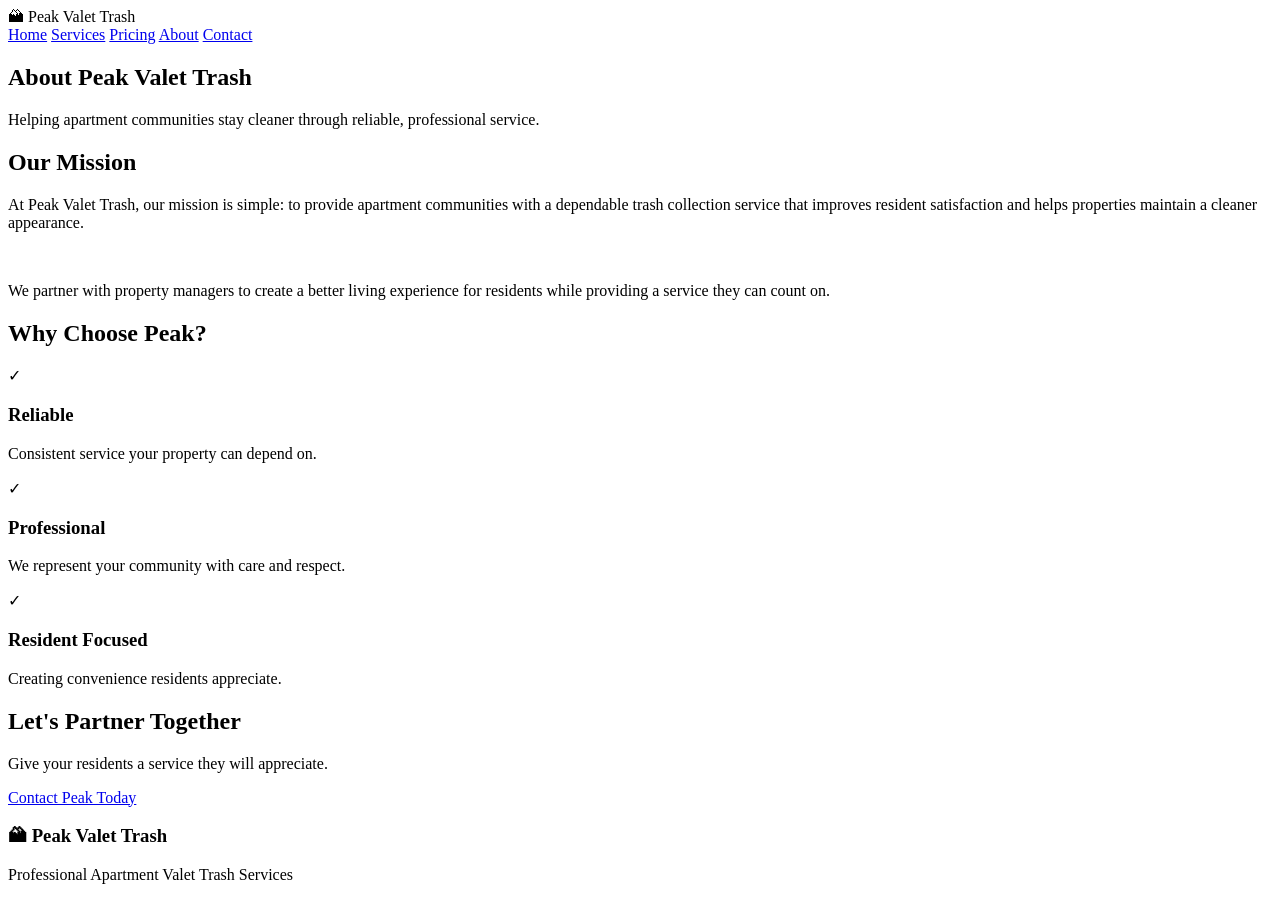
==== about.html @ cb6a3ab1 "Add files via upload" ====
<!DOCTYPE html>
<html lang="en">

<head>

<meta charset="UTF-8">
<meta name="viewport" content="width=device-width, initial-scale=1.0">

<title>Peak Valet Trash | About Us</title>

<link rel="stylesheet" href="css/style.css">

</head>


<body>


<header>

<div class="logo">
🏔 Peak Valet Trash
</div>


<nav>

<a href="index.html">Home</a>
<a href="services.html">Services</a>
<a href="pricing.html">Pricing</a>
<a href="about.html">About</a>
<a href="contact.html">Contact</a>

</nav>

</header>





<section class="hero">

<div class="hero-content">

<h1>
About Peak Valet Trash
</h1>

<p>
Helping apartment communities stay cleaner through reliable, professional service.
</p>

</div>

</section>






<section class="section">


<h2>
Our Mission
</h2>


<div class="card">


<p>

At Peak Valet Trash, our mission is simple:
to provide apartment communities with a dependable trash collection service that improves resident satisfaction and helps properties maintain a cleaner appearance.

</p>


<br>


<p>

We partner with property managers to create a better living experience for residents while providing a service they can count on.

</p>


</div>


</section>






<section class="dark-section">


<h2>
Why Choose Peak?
</h2>



<div class="steps">


<div>

<span>✓</span>

<h3>
Reliable
</h3>

<p>
Consistent service your property can depend on.
</p>

</div>




<div>

<span>✓</span>

<h3>
Professional
</h3>

<p>
We represent your community with care and respect.
</p>

</div>




<div>

<span>✓</span>

<h3>
Resident Focused
</h3>

<p>
Creating convenience residents appreciate.
</p>

</div>


</div>


</section>






<section class="quote">


<h2>
Let's Partner Together
</h2>


<p>
Give your residents a service they will appreciate.
</p>


<a href="contact.html" class="btn">
Contact Peak Today
</a>


</section>






<footer>

<h3>
🏔 Peak Valet Trash
</h3>

<p>
Professional Apartment Valet Trash Services
</p>


</footer>



<script src="js/script.js"></script>


</body>

</html>
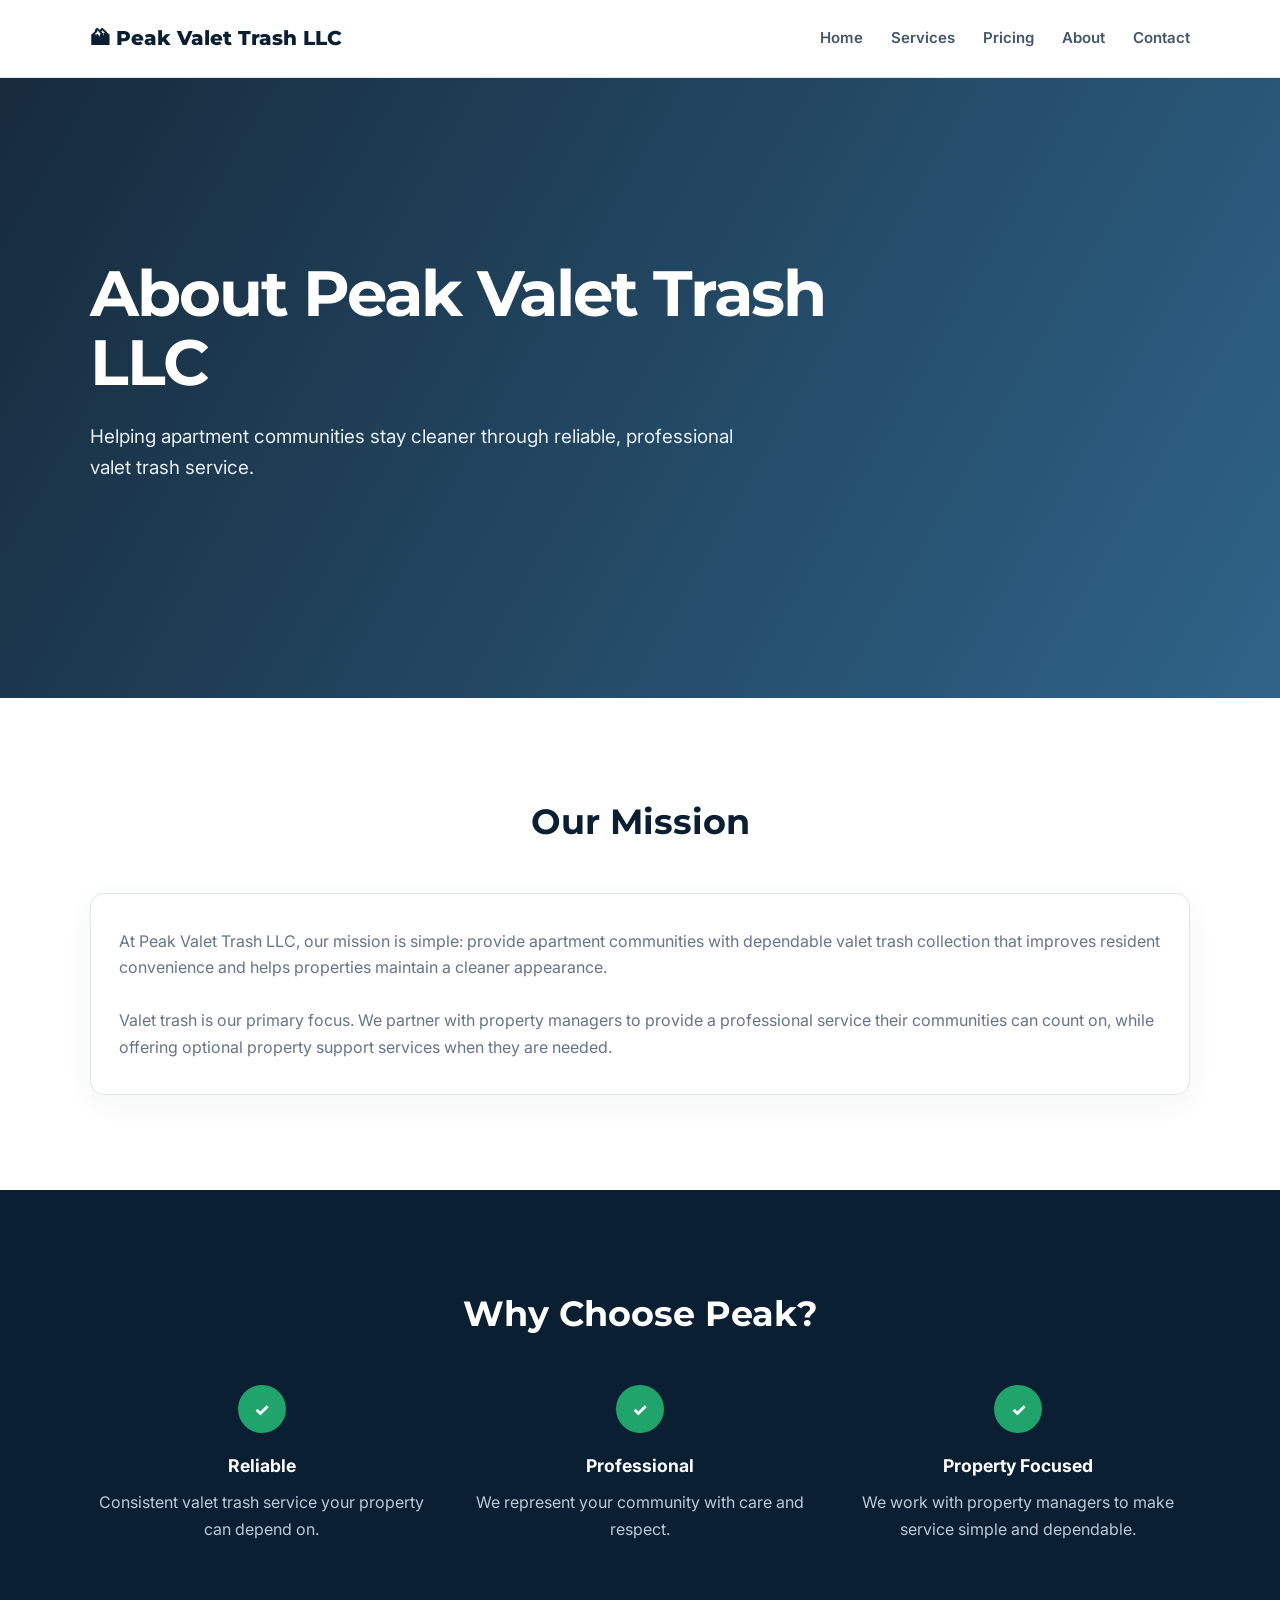
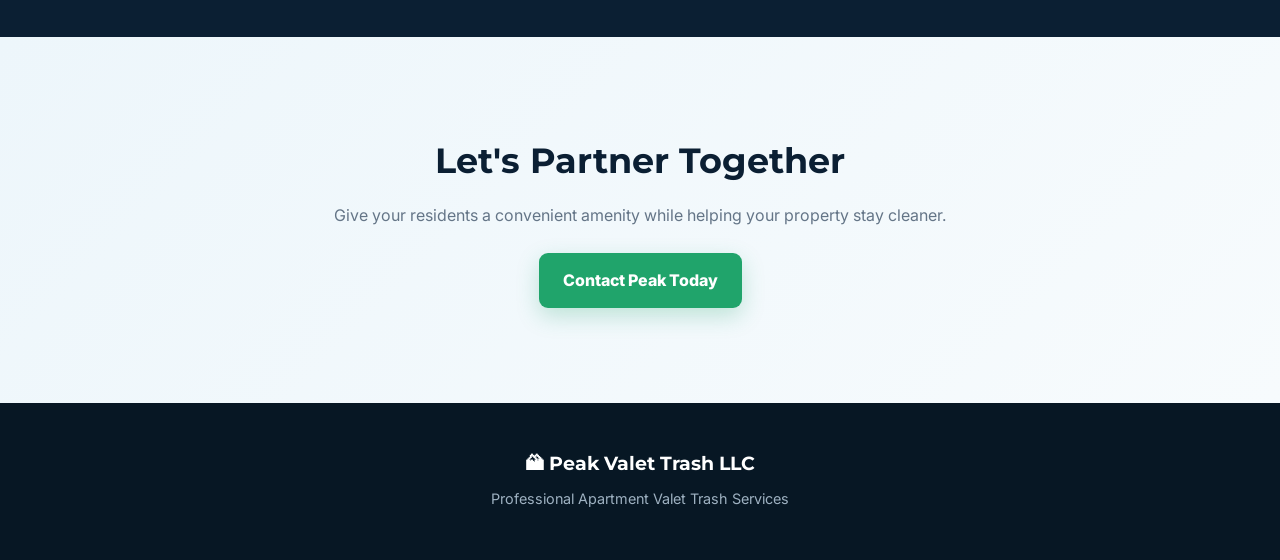
==== commit c66c31ac: "Update About page for Peak Valet Trash LLC" ====
--- a/about.html
+++ b/about.html
@@ -1,218 +1,40 @@
-<!DOCTYPE html>
-<html lang="en">
-
-<head>
-
-<meta charset="UTF-8">
-<meta name="viewport" content="width=device-width, initial-scale=1.0">
-
-<title>Peak Valet Trash | About Us</title>
-
-<link rel="stylesheet" href="css/style.css">
-
-</head>
-
-
-<body>
-
-
-<header>
-
-<div class="logo">
-🏔 Peak Valet Trash
-</div>
-
-
-<nav>
-
-<a href="index.html">Home</a>
-<a href="services.html">Services</a>
-<a href="pricing.html">Pricing</a>
-<a href="about.html">About</a>
-<a href="contact.html">Contact</a>
-
-</nav>
-
-</header>
-
-
-
-
-
-<section class="hero">
-
-<div class="hero-content">
-
-<h1>
-About Peak Valet Trash
-</h1>
-
-<p>
-Helping apartment communities stay cleaner through reliable, professional service.
-</p>
-
-</div>
-
-</section>
-
-
-
-
-
-
-<section class="section">
-
-
-<h2>
-Our Mission
-</h2>
-
-
-<div class="card">
-
-
-<p>
-
-At Peak Valet Trash, our mission is simple:
-to provide apartment communities with a dependable trash collection service that improves resident satisfaction and helps properties maintain a cleaner appearance.
-
-</p>
-
-
-<br>
-
-
-<p>
-
-We partner with property managers to create a better living experience for residents while providing a service they can count on.
-
-</p>
-
-
-</div>
-
-
-</section>
-
-
-
-
-
-
-<section class="dark-section">
-
-
-<h2>
-Why Choose Peak?
-</h2>
-
-
-
-<div class="steps">
-
-
-<div>
-
-<span>✓</span>
-
-<h3>
-Reliable
-</h3>
-
-<p>
-Consistent service your property can depend on.
-</p>
-
-</div>
-
-
-
-
-<div>
-
-<span>✓</span>
-
-<h3>
-Professional
-</h3>
-
-<p>
-We represent your community with care and respect.
-</p>
-
-</div>
-
-
-
-
-<div>
-
-<span>✓</span>
-
-<h3>
-Resident Focused
-</h3>
-
-<p>
-Creating convenience residents appreciate.
-</p>
-
-</div>
-
-
-</div>
-
-
-</section>
-
-
-
-
-
-
-<section class="quote">
-
-
-<h2>
-Let's Partner Together
-</h2>
-
-
-<p>
-Give your residents a service they will appreciate.
-</p>
-
-
-<a href="contact.html" class="btn">
-Contact Peak Today
-</a>
-
-
-</section>
-
-
-
-
-
-
-<footer>
-
-<h3>
-🏔 Peak Valet Trash
-</h3>
-
-<p>
-Professional Apartment Valet Trash Services
-</p>
-
-
-</footer>
-
-
-
-<script src="js/script.js"></script>
-
-
-</body>
-
+<!DOCTYPE html>
+<html lang="en">
+<head>
+<meta charset="UTF-8">
+<meta name="viewport" content="width=device-width, initial-scale=1.0">
+<title>Peak Valet Trash LLC | About Us</title>
+<link rel="stylesheet" href="css/style.css">
+</head>
+<body>
+<header>
+<div class="logo">🏔 Peak Valet Trash LLC</div>
+<nav>
+<a href="index.html">Home</a><a href="services.html">Services</a><a href="pricing.html">Pricing</a><a href="about.html">About</a><a href="contact.html">Contact</a>
+</nav>
+</header>
+<section class="hero"><div class="hero-content">
+<h1>About Peak Valet Trash LLC</h1>
+<p>Helping apartment communities stay cleaner through reliable, professional valet trash service.</p>
+</div></section>
+<section class="section">
+<h2>Our Mission</h2>
+<div class="card">
+<p>At Peak Valet Trash LLC, our mission is simple: provide apartment communities with dependable valet trash collection that improves resident convenience and helps properties maintain a cleaner appearance.</p>
+<br>
+<p>Valet trash is our primary focus. We partner with property managers to provide a professional service their communities can count on, while offering optional property support services when they are needed.</p>
+</div>
+</section>
+<section class="dark-section">
+<h2>Why Choose Peak?</h2>
+<div class="steps">
+<div><span>✓</span><h3>Reliable</h3><p>Consistent valet trash service your property can depend on.</p></div>
+<div><span>✓</span><h3>Professional</h3><p>We represent your community with care and respect.</p></div>
+<div><span>✓</span><h3>Property Focused</h3><p>We work with property managers to make service simple and dependable.</p></div>
+</div>
+</section>
+<section class="quote"><h2>Let's Partner Together</h2><p>Give your residents a convenient amenity while helping your property stay cleaner.</p><a href="contact.html" class="btn">Contact Peak Today</a></section>
+<footer><h3>🏔 Peak Valet Trash LLC</h3><p>Professional Apartment Valet Trash Services</p></footer>
+<script src="js/script.js"></script>
+</body>
 </html>
--- a/css/style.css
+++ b/css/style.css
@@ -0,0 +1,76 @@
+@import url('https://fonts.googleapis.com/css2?family=Inter:wght@400;500;600;700;800&family=Montserrat:wght@700;800&display=swap');
+
+:root{
+  --navy:#0b1f33;
+  --blue:#1769aa;
+  --light:#f4f8fb;
+  --white:#fff;
+  --text:#233547;
+  --muted:#647587;
+  --line:#dce6ee;
+  --accent:#20a46b;
+  --shadow:0 18px 45px rgba(11,31,51,.10);
+}
+*{box-sizing:border-box;margin:0;padding:0}
+html{scroll-behavior:smooth}
+body{font-family:Inter,Arial,sans-serif;color:var(--text);background:#fff;line-height:1.65}
+a{text-decoration:none;color:inherit}
+header{height:78px;display:flex;align-items:center;justify-content:space-between;padding:0 7%;background:rgba(255,255,255,.97);border-bottom:1px solid var(--line);position:sticky;top:0;z-index:20;backdrop-filter:blur(10px)}
+.logo{font-family:Montserrat,sans-serif;font-size:1.25rem;font-weight:800;color:var(--navy);white-space:nowrap}
+nav{display:flex;gap:28px;align-items:center}
+nav a{font-weight:600;color:#43576a;font-size:.94rem;transition:.2s}
+nav a:hover{color:var(--blue)}
+.hero{min-height:620px;display:flex;align-items:center;padding:90px 7%;background:linear-gradient(120deg,rgba(8,29,48,.94),rgba(18,78,120,.88)),url('../images/apartment.jpg') center/cover}
+.hero-content{max-width:760px;color:white}
+.hero h1{font-family:Montserrat,sans-serif;font-size:clamp(2.5rem,5vw,4.5rem);line-height:1.08;letter-spacing:-2px;margin-bottom:24px}
+.hero p{font-size:1.18rem;color:#e6f0f7;max-width:650px;margin-bottom:34px}
+.hero-buttons{display:flex;gap:14px;flex-wrap:wrap}
+.btn,.btn-outline{display:inline-block;padding:14px 24px;border-radius:9px;font-weight:800;transition:.2s}
+.btn{background:var(--accent);color:#fff;box-shadow:0 8px 22px rgba(32,164,107,.25)}
+.btn:hover{transform:translateY(-2px);filter:brightness(1.05)}
+.btn-outline{border:1px solid rgba(255,255,255,.65);color:#fff}
+.btn-outline:hover{background:#fff;color:var(--navy)}
+.stats{display:grid;grid-template-columns:repeat(3,1fr);max-width:1050px;margin:-55px auto 0;position:relative;background:#fff;border-radius:16px;box-shadow:var(--shadow);overflow:hidden}
+.stats div{padding:32px;text-align:center;border-right:1px solid var(--line)}
+.stats div:last-child{border:0}
+.stats h2{font-family:Montserrat,sans-serif;font-size:2rem;color:var(--blue);margin-bottom:4px}
+.stats p{color:var(--muted);font-weight:600}
+.section,.dark-section,.quote{padding:95px 7%;text-align:center}
+.section h2,.dark-section h2,.quote h2{font-family:Montserrat,sans-serif;font-size:2.2rem;color:var(--navy);margin-bottom:42px}
+.cards{max-width:1100px;margin:auto;display:grid;grid-template-columns:repeat(3,1fr);gap:24px}
+.card{padding:34px 28px;border:1px solid var(--line);border-radius:14px;text-align:left;background:#fff;box-shadow:0 8px 28px rgba(11,31,51,.05);transition:.2s}
+.card:hover{transform:translateY(-5px);box-shadow:var(--shadow)}
+.card h3{font-size:1.12rem;color:var(--navy);margin-bottom:12px}
+.card p{color:var(--muted)}
+.dark-section{background:var(--navy);color:#fff}
+.dark-section h2{color:#fff}
+.steps{max-width:1100px;margin:auto;display:grid;grid-template-columns:repeat(3,1fr);gap:35px}
+.steps div{position:relative}
+.steps span{display:inline-flex;width:48px;height:48px;align-items:center;justify-content:center;border-radius:50%;background:var(--accent);font-weight:800;font-size:1.1rem;margin-bottom:18px}
+.steps h3{font-size:1.1rem;margin-bottom:9px}
+.steps p{color:#b9cad8}
+.quote{background:linear-gradient(135deg,#edf6fb,#f7fbfd)}
+.quote h2{margin-bottom:12px}
+.quote p{color:var(--muted);margin-bottom:25px}
+footer{background:#071724;color:#9eb1c1;text-align:center;padding:45px 7%}
+footer h3{font-family:Montserrat,sans-serif;color:#fff;font-size:1.2rem;margin-bottom:8px}
+footer p{font-size:.9rem;margin:4px}
+@media(max-width:800px){
+ header{height:auto;min-height:72px;padding:16px 5%;align-items:flex-start;gap:15px}
+ nav{gap:10px 16px;flex-wrap:wrap;justify-content:flex-end}
+ nav a{font-size:.82rem}
+ .hero{min-height:570px;padding:75px 6%}
+ .hero h1{letter-spacing:-1px}
+ .stats{margin:0 5%;grid-template-columns:1fr}
+ .stats div{border-right:0;border-bottom:1px solid var(--line);padding:22px}
+ .cards,.steps{grid-template-columns:1fr}
+ .section,.dark-section,.quote{padding:70px 6%}
+}
+@media(max-width:520px){
+ header{display:block;text-align:center}
+ .logo{margin-bottom:10px}
+ nav{justify-content:center}
+ .hero-buttons{flex-direction:column;align-items:stretch}
+ .btn,.btn-outline{text-align:center}
+ .hero p{font-size:1rem}
+}
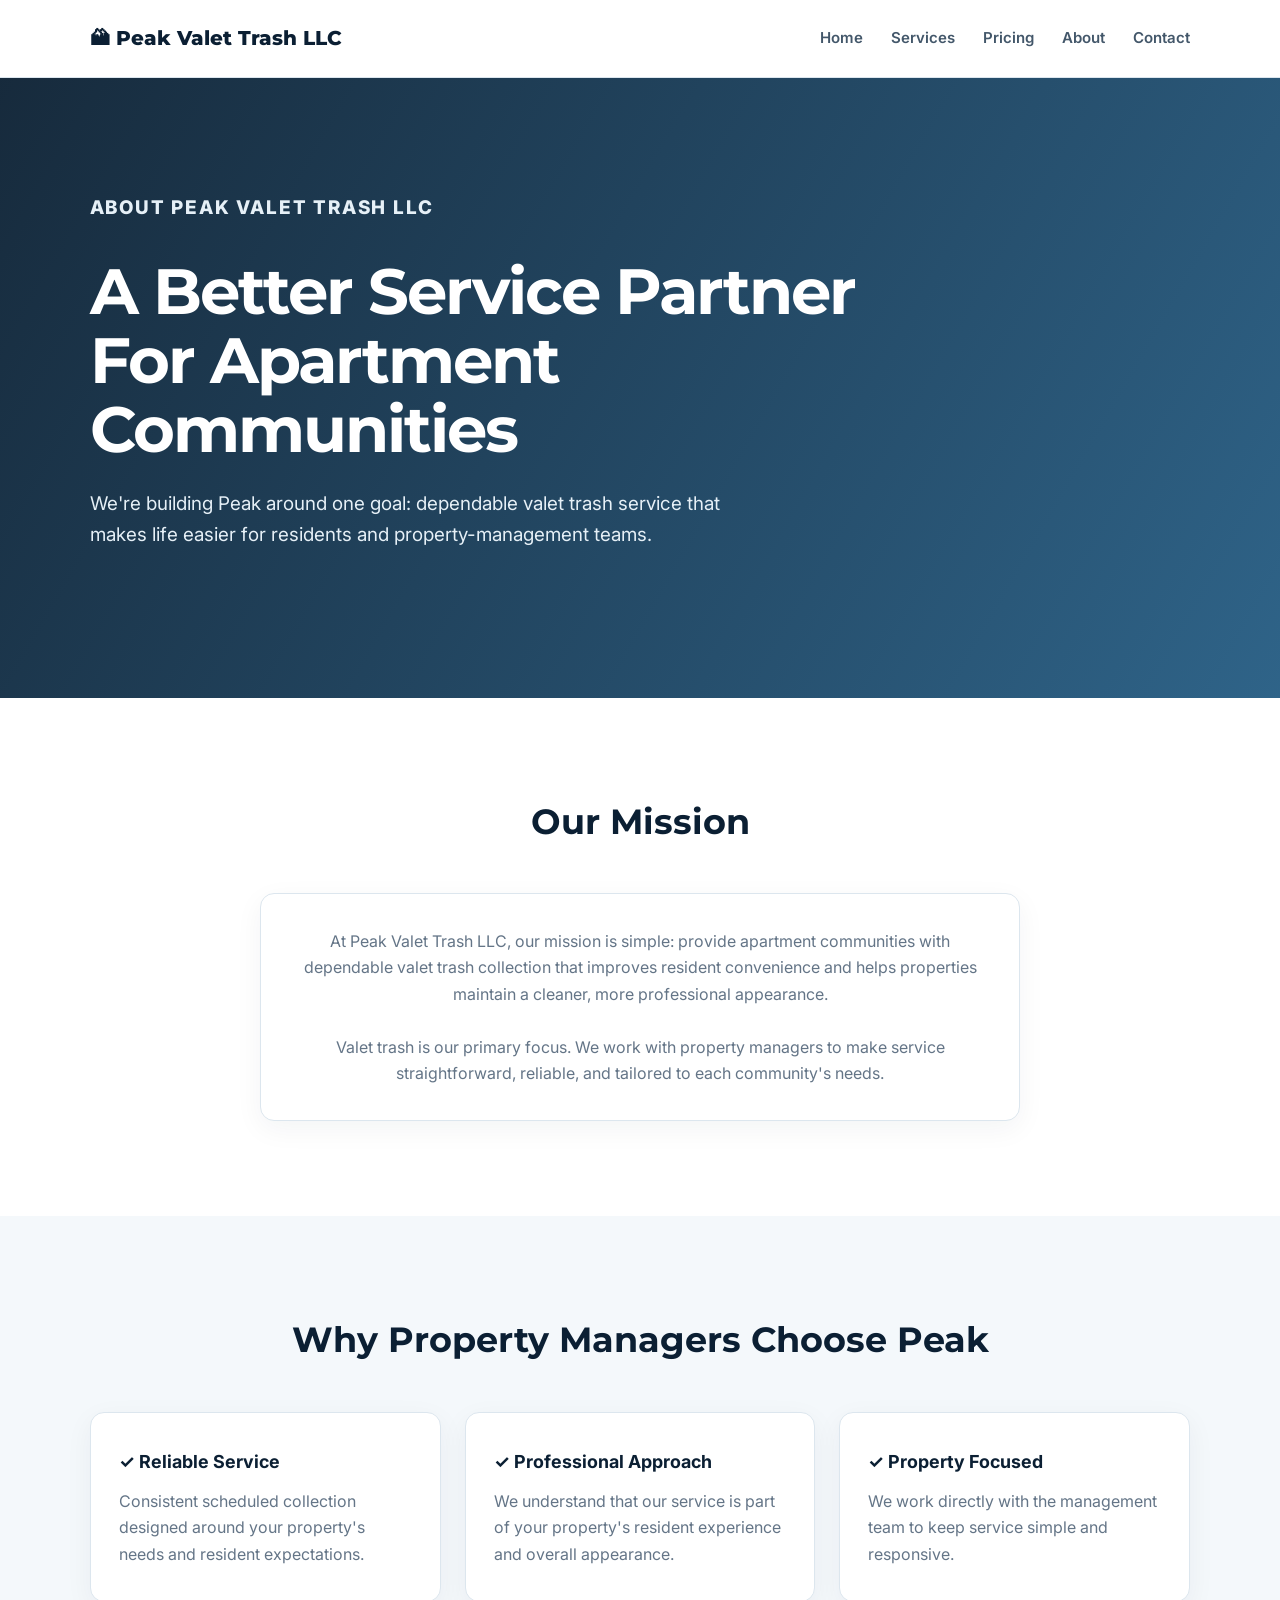
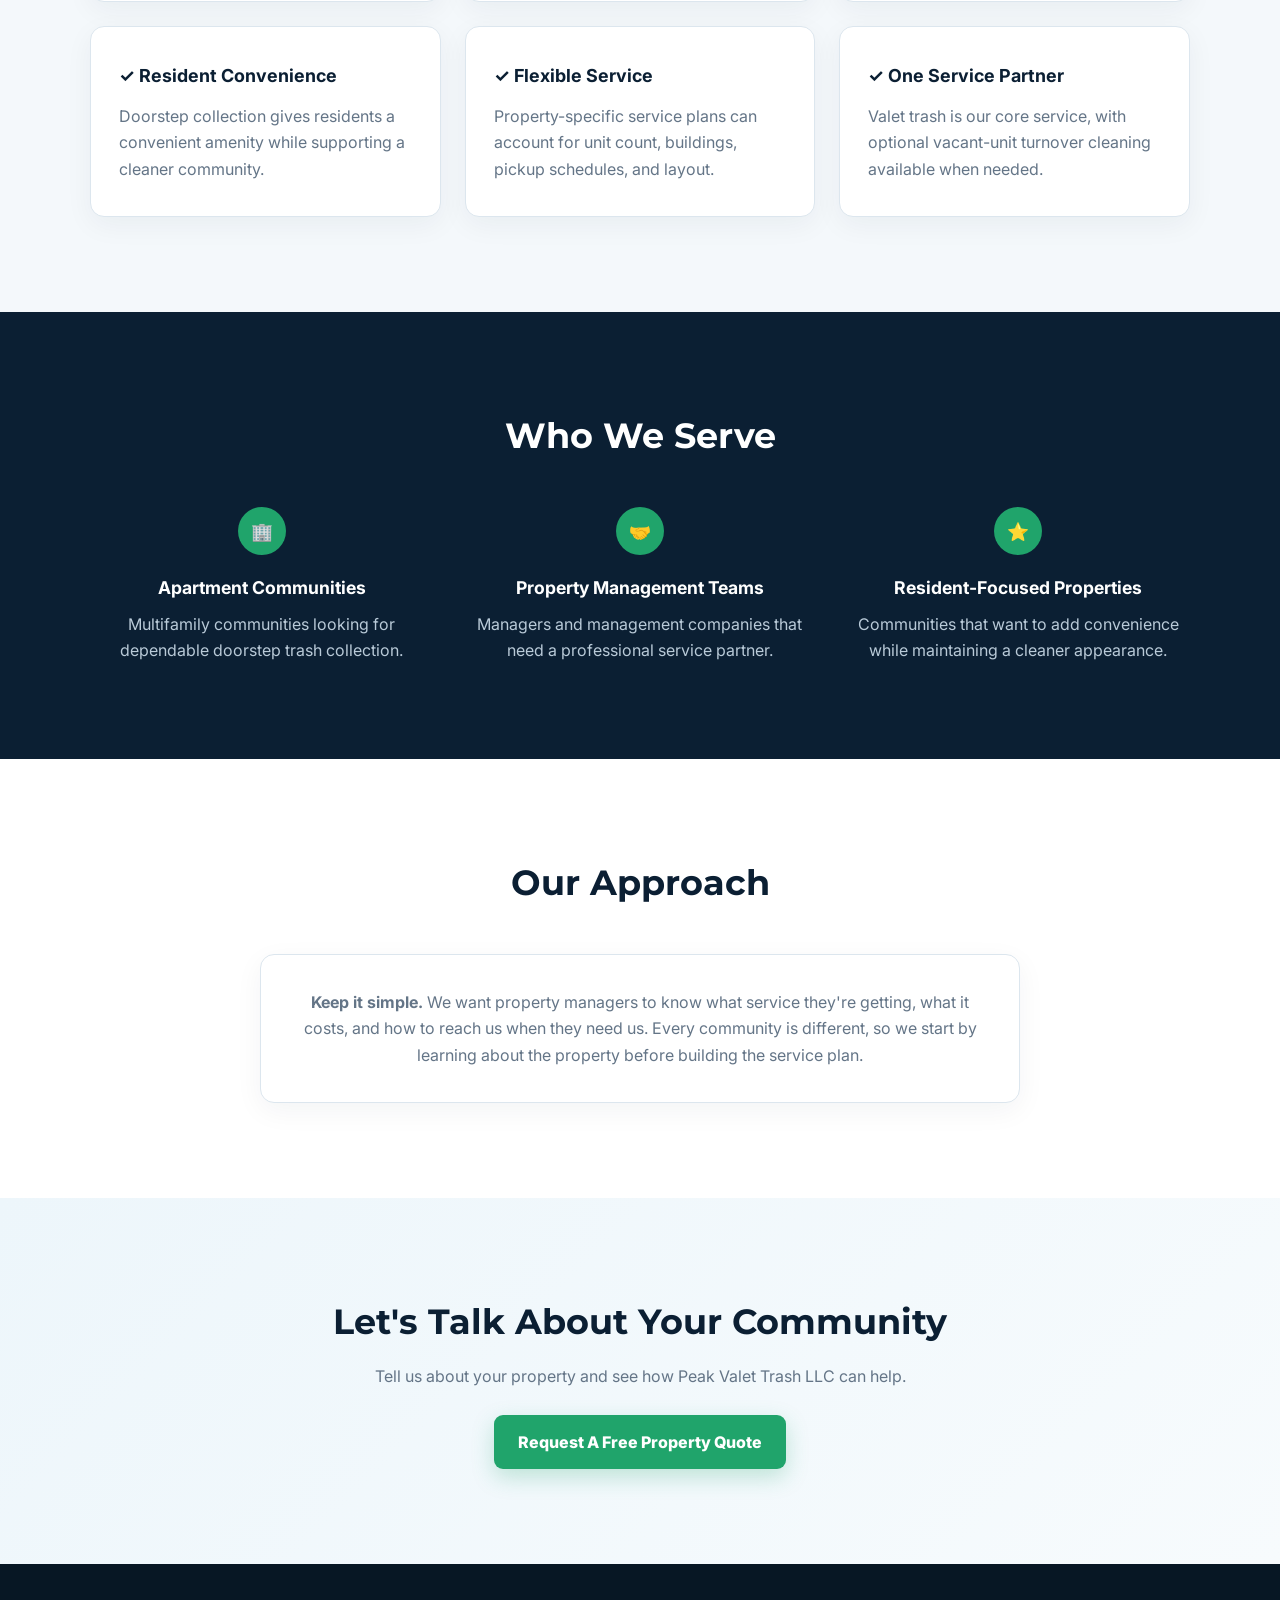
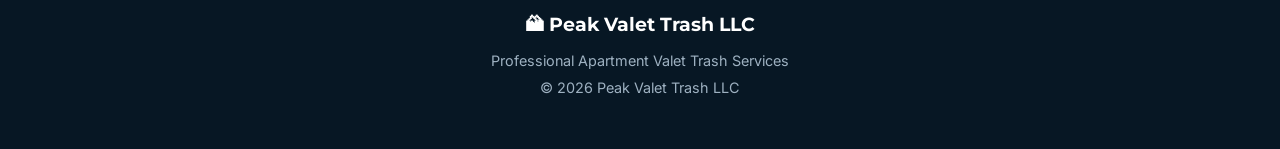
==== commit fa8e6ce9: "Strengthen About page for property managers" ====
--- a/about.html
+++ b/about.html
@@ -13,28 +13,59 @@
 <a href="index.html">Home</a><a href="services.html">Services</a><a href="pricing.html">Pricing</a><a href="about.html">About</a><a href="contact.html">Contact</a>
 </nav>
 </header>
-<section class="hero"><div class="hero-content">
-<h1>About Peak Valet Trash LLC</h1>
-<p>Helping apartment communities stay cleaner through reliable, professional valet trash service.</p>
-</div></section>
+
+<section class="hero">
+<div class="hero-content">
+<p class="eyebrow">ABOUT PEAK VALET TRASH LLC</p>
+<h1>A Better Service Partner For Apartment Communities</h1>
+<p>We're building Peak around one goal: dependable valet trash service that makes life easier for residents and property-management teams.</p>
+</div>
+</section>
+
 <section class="section">
 <h2>Our Mission</h2>
-<div class="card">
-<p>At Peak Valet Trash LLC, our mission is simple: provide apartment communities with dependable valet trash collection that improves resident convenience and helps properties maintain a cleaner appearance.</p>
+<div class="card centered-card">
+<p>At Peak Valet Trash LLC, our mission is simple: provide apartment communities with dependable valet trash collection that improves resident convenience and helps properties maintain a cleaner, more professional appearance.</p>
 <br>
-<p>Valet trash is our primary focus. We partner with property managers to provide a professional service their communities can count on, while offering optional property support services when they are needed.</p>
+<p>Valet trash is our primary focus. We work with property managers to make service straightforward, reliable, and tailored to each community's needs.</p>
 </div>
 </section>
-<section class="dark-section">
-<h2>Why Choose Peak?</h2>
-<div class="steps">
-<div><span>✓</span><h3>Reliable</h3><p>Consistent valet trash service your property can depend on.</p></div>
-<div><span>✓</span><h3>Professional</h3><p>We represent your community with care and respect.</p></div>
-<div><span>✓</span><h3>Property Focused</h3><p>We work with property managers to make service simple and dependable.</p></div>
+
+<section class="section light-section">
+<h2>Why Property Managers Choose Peak</h2>
+<div class="cards">
+<div class="card"><h3>✓ Reliable Service</h3><p>Consistent scheduled collection designed around your property's needs and resident expectations.</p></div>
+<div class="card"><h3>✓ Professional Approach</h3><p>We understand that our service is part of your property's resident experience and overall appearance.</p></div>
+<div class="card"><h3>✓ Property Focused</h3><p>We work directly with the management team to keep service simple and responsive.</p></div>
+<div class="card"><h3>✓ Resident Convenience</h3><p>Doorstep collection gives residents a convenient amenity while supporting a cleaner community.</p></div>
+<div class="card"><h3>✓ Flexible Service</h3><p>Property-specific service plans can account for unit count, buildings, pickup schedules, and layout.</p></div>
+<div class="card"><h3>✓ One Service Partner</h3><p>Valet trash is our core service, with optional vacant-unit turnover cleaning available when needed.</p></div>
 </div>
 </section>
-<section class="quote"><h2>Let's Partner Together</h2><p>Give your residents a convenient amenity while helping your property stay cleaner.</p><a href="contact.html" class="btn">Contact Peak Today</a></section>
-<footer><h3>🏔 Peak Valet Trash LLC</h3><p>Professional Apartment Valet Trash Services</p></footer>
+
+<section class="dark-section">
+<h2>Who We Serve</h2>
+<div class="steps">
+<div><span>🏢</span><h3>Apartment Communities</h3><p>Multifamily communities looking for dependable doorstep trash collection.</p></div>
+<div><span>🤝</span><h3>Property Management Teams</h3><p>Managers and management companies that need a professional service partner.</p></div>
+<div><span>⭐</span><h3>Resident-Focused Properties</h3><p>Communities that want to add convenience while maintaining a cleaner appearance.</p></div>
+</div>
+</section>
+
+<section class="section">
+<h2>Our Approach</h2>
+<div class="card centered-card">
+<p><strong>Keep it simple.</strong> We want property managers to know what service they're getting, what it costs, and how to reach us when they need us. Every community is different, so we start by learning about the property before building the service plan.</p>
+</div>
+</section>
+
+<section class="quote">
+<h2>Let's Talk About Your Community</h2>
+<p>Tell us about your property and see how Peak Valet Trash LLC can help.</p>
+<a href="contact.html" class="btn">Request A Free Property Quote</a>
+</section>
+
+<footer><h3>🏔 Peak Valet Trash LLC</h3><p>Professional Apartment Valet Trash Services</p><p>© 2026 Peak Valet Trash LLC</p></footer>
 <script src="js/script.js"></script>
 </body>
 </html>
--- a/css/style.css
+++ b/css/style.css
@@ -1,16 +1,6 @@
 @import url('https://fonts.googleapis.com/css2?family=Inter:wght@400;500;600;700;800&family=Montserrat:wght@700;800&display=swap');
 
-:root{
-  --navy:#0b1f33;
-  --blue:#1769aa;
-  --light:#f4f8fb;
-  --white:#fff;
-  --text:#233547;
-  --muted:#647587;
-  --line:#dce6ee;
-  --accent:#20a46b;
-  --shadow:0 18px 45px rgba(11,31,51,.10);
-}
+:root{--navy:#0b1f33;--blue:#1769aa;--light:#f4f8fb;--white:#fff;--text:#233547;--muted:#647587;--line:#dce6ee;--accent:#20a46b;--shadow:0 18px 45px rgba(11,31,51,.10)}
 *{box-sizing:border-box;margin:0;padding:0}
 html{scroll-behavior:smooth}
 body{font-family:Inter,Arial,sans-serif;color:var(--text);background:#fff;line-height:1.65}
@@ -21,27 +11,31 @@
 nav a{font-weight:600;color:#43576a;font-size:.94rem;transition:.2s}
 nav a:hover{color:var(--blue)}
 .hero{min-height:620px;display:flex;align-items:center;padding:90px 7%;background:linear-gradient(120deg,rgba(8,29,48,.94),rgba(18,78,120,.88)),url('../images/apartment.jpg') center/cover}
-.hero-content{max-width:760px;color:white}
+.hero-small{min-height:440px}
+.hero-content{max-width:800px;color:white}
+.eyebrow{font-size:.82rem;letter-spacing:1.8px;font-weight:800;color:#bdebd5;margin-bottom:15px}
 .hero h1{font-family:Montserrat,sans-serif;font-size:clamp(2.5rem,5vw,4.5rem);line-height:1.08;letter-spacing:-2px;margin-bottom:24px}
-.hero p{font-size:1.18rem;color:#e6f0f7;max-width:650px;margin-bottom:34px}
+.hero p{font-size:1.18rem;color:#e6f0f7;max-width:680px;margin-bottom:34px}
 .hero-buttons{display:flex;gap:14px;flex-wrap:wrap}
 .btn,.btn-outline{display:inline-block;padding:14px 24px;border-radius:9px;font-weight:800;transition:.2s}
-.btn{background:var(--accent);color:#fff;box-shadow:0 8px 22px rgba(32,164,107,.25)}
+.btn{background:var(--accent);color:#fff;box-shadow:0 8px 22px rgba(32,164,107,.25);border:0;cursor:pointer}
 .btn:hover{transform:translateY(-2px);filter:brightness(1.05)}
 .btn-outline{border:1px solid rgba(255,255,255,.65);color:#fff}
 .btn-outline:hover{background:#fff;color:var(--navy)}
 .stats{display:grid;grid-template-columns:repeat(3,1fr);max-width:1050px;margin:-55px auto 0;position:relative;background:#fff;border-radius:16px;box-shadow:var(--shadow);overflow:hidden}
 .stats div{padding:32px;text-align:center;border-right:1px solid var(--line)}
 .stats div:last-child{border:0}
-.stats h2{font-family:Montserrat,sans-serif;font-size:2rem;color:var(--blue);margin-bottom:4px}
+.stats h2{font-family:Montserrat,sans-serif;font-size:1.75rem;color:var(--blue);margin-bottom:4px}
 .stats p{color:var(--muted);font-weight:600}
 .section,.dark-section,.quote{padding:95px 7%;text-align:center}
 .section h2,.dark-section h2,.quote h2{font-family:Montserrat,sans-serif;font-size:2.2rem;color:var(--navy);margin-bottom:42px}
+.light-section{background:var(--light)}
 .cards{max-width:1100px;margin:auto;display:grid;grid-template-columns:repeat(3,1fr);gap:24px}
 .card{padding:34px 28px;border:1px solid var(--line);border-radius:14px;text-align:left;background:#fff;box-shadow:0 8px 28px rgba(11,31,51,.05);transition:.2s}
 .card:hover{transform:translateY(-5px);box-shadow:var(--shadow)}
 .card h3{font-size:1.12rem;color:var(--navy);margin-bottom:12px}
 .card p{color:var(--muted)}
+.centered-card{max-width:760px;margin:auto;text-align:center}
 .dark-section{background:var(--navy);color:#fff}
 .dark-section h2{color:#fff}
 .steps{max-width:1100px;margin:auto;display:grid;grid-template-columns:repeat(3,1fr);gap:35px}
@@ -49,28 +43,47 @@
 .steps span{display:inline-flex;width:48px;height:48px;align-items:center;justify-content:center;border-radius:50%;background:var(--accent);font-weight:800;font-size:1.1rem;margin-bottom:18px}
 .steps h3{font-size:1.1rem;margin-bottom:9px}
 .steps p{color:#b9cad8}
+.collection-list{max-width:760px;margin:0 auto 24px;display:grid;grid-template-columns:1fr 1fr;gap:14px;text-align:left}
+.collection-list div{padding:17px 20px;background:var(--light);border:1px solid var(--line);border-radius:10px;font-weight:600}
+.section-note{max-width:760px;margin:auto;color:var(--muted);font-size:.92rem}
 .quote{background:linear-gradient(135deg,#edf6fb,#f7fbfd)}
 .quote h2{margin-bottom:12px}
 .quote p{color:var(--muted);margin-bottom:25px}
+.contact-section{text-align:left}
+.contact-intro{max-width:800px;margin:0 auto 35px;text-align:center}
+.contact-intro h2{margin-bottom:12px}
+.contact-intro p{color:var(--muted)}
+.quote-form{max-width:900px;margin:auto;padding:35px;background:#fff;border:1px solid var(--line);border-radius:16px;box-shadow:var(--shadow)}
+.form-grid{display:grid;grid-template-columns:1fr 1fr;gap:20px}
+.form-field,.quote-form>button{margin-top:20px}
+.quote-form label{display:block;font-weight:700;color:var(--navy);margin-bottom:7px}
+.quote-form label span{font-weight:500;color:var(--muted);font-size:.85rem}
+.quote-form input,.quote-form select,.quote-form textarea{width:100%;padding:13px 14px;border:1px solid #cbd8e2;border-radius:8px;font:inherit;color:var(--text);background:#fff}
+.quote-form input:focus,.quote-form select:focus,.quote-form textarea:focus{outline:2px solid rgba(32,164,107,.25);border-color:var(--accent)}
+.quote-form textarea{resize:vertical}
+.form-note{font-size:.8rem;color:var(--muted);margin-top:14px}
 footer{background:#071724;color:#9eb1c1;text-align:center;padding:45px 7%}
 footer h3{font-family:Montserrat,sans-serif;color:#fff;font-size:1.2rem;margin-bottom:8px}
 footer p{font-size:.9rem;margin:4px}
 @media(max-width:800px){
- header{height:auto;min-height:72px;padding:16px 5%;align-items:flex-start;gap:15px}
- nav{gap:10px 16px;flex-wrap:wrap;justify-content:flex-end}
- nav a{font-size:.82rem}
- .hero{min-height:570px;padding:75px 6%}
- .hero h1{letter-spacing:-1px}
- .stats{margin:0 5%;grid-template-columns:1fr}
- .stats div{border-right:0;border-bottom:1px solid var(--line);padding:22px}
- .cards,.steps{grid-template-columns:1fr}
- .section,.dark-section,.quote{padding:70px 6%}
+header{height:auto;min-height:72px;padding:16px 5%;align-items:flex-start;gap:15px}
+nav{gap:10px 16px;flex-wrap:wrap;justify-content:flex-end}
+nav a{font-size:.82rem}
+.hero{min-height:570px;padding:75px 6%}
+.hero-small{min-height:430px}
+.hero h1{letter-spacing:-1px}
+.stats{margin:0 5%;grid-template-columns:1fr}
+.stats div{border-right:0;border-bottom:1px solid var(--line);padding:22px}
+.cards,.steps{grid-template-columns:1fr}
+.collection-list,.form-grid{grid-template-columns:1fr}
+.section,.dark-section,.quote{padding:70px 6%}
 }
 @media(max-width:520px){
- header{display:block;text-align:center}
- .logo{margin-bottom:10px}
- nav{justify-content:center}
- .hero-buttons{flex-direction:column;align-items:stretch}
- .btn,.btn-outline{text-align:center}
- .hero p{font-size:1rem}
+header{display:block;text-align:center}
+.logo{margin-bottom:10px}
+nav{justify-content:center}
+.hero-buttons{flex-direction:column;align-items:stretch}
+.btn,.btn-outline{text-align:center}
+.hero p{font-size:1rem}
+.quote-form{padding:24px 18px}
 }
